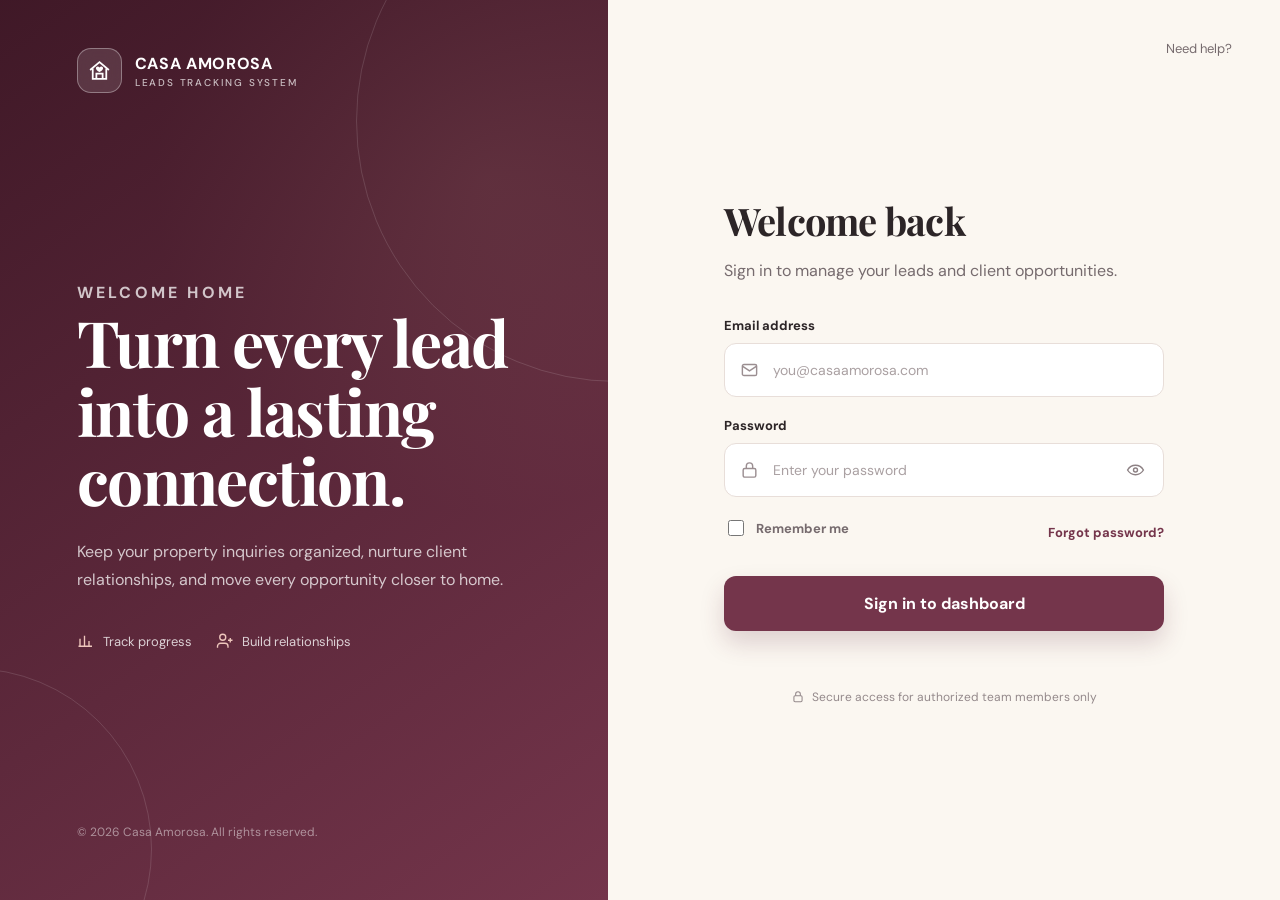
==== index.html @ 157f4213 "Login section" ====
<!DOCTYPE html>
<html lang="en">
<head>
    <meta charset="UTF-8">
    <meta name="viewport" content="width=device-width, initial-scale=1.0">
    <title>Login | Casa Amorosa</title>
</head>
<body>
    
</body>
</html>
<!DOCTYPE html>
<html lang="en">
<head>
  <meta charset="UTF-8">
  <meta name="viewport" content="width=device-width, initial-scale=1.0">
  <meta name="description" content="Casa Amorosa Leads Tracking System login portal">
  <title>Login | Casa Amorosa Leads</title>
  <style>
    @import url('https://fonts.googleapis.com/css2?family=DM+Sans:wght@400;500;600;700&family=Playfair+Display:wght@600;700&display=swap');

    :root {
      --wine: #74354b;
      --wine-dark: #562336;
      --blush: #f4dfd9;
      --cream: #fbf7f1;
      --ink: #2c2527;
      --muted: #766b6e;
      --line: #e8ded9;
      --white: #ffffff;
      --error: #b42318;
    }

    * { box-sizing: border-box; }

    body {
      margin: 0;
      min-height: 100vh;
      font-family: "DM Sans", sans-serif;
      color: var(--ink);
      background: var(--cream);
    }

    .page {
      min-height: 100vh;
      display: grid;
      grid-template-columns: minmax(320px, 0.95fr) minmax(480px, 1.05fr);
    }

    .brand-panel {
      position: relative;
      overflow: hidden;
      min-height: 100vh;
      padding: 48px clamp(40px, 6vw, 92px);
      display: flex;
      flex-direction: column;
      justify-content: space-between;
      color: var(--white);
      background:
        linear-gradient(145deg, rgba(59, 22, 36, .92), rgba(116, 53, 75, .82)),
        radial-gradient(circle at 80% 20%, #d39a91, transparent 38%),
        #74354b;
    }

    .brand-panel::before,
    .brand-panel::after {
      content: "";
      position: absolute;
      border: 1px solid rgba(255, 255, 255, .13);
      border-radius: 50%;
    }

    .brand-panel::before { width: 520px; height: 520px; right: -270px; top: -140px; }
    .brand-panel::after { width: 360px; height: 360px; left: -210px; bottom: -130px; }

    .logo, .hero, .panel-footer { position: relative; z-index: 1; }

    .logo {
      display: flex;
      align-items: center;
      gap: 13px;
      font-weight: 700;
      letter-spacing: .04em;
    }

    .logo-mark {
      width: 45px;
      height: 45px;
      display: grid;
      place-items: center;
      border: 1px solid rgba(255,255,255,.34);
      border-radius: 14px;
      background: rgba(255,255,255,.12);
      backdrop-filter: blur(8px);
    }

    .logo-mark svg { width: 25px; }
    .logo small { display: block; margin-top: 2px; font-size: 10px; font-weight: 500; opacity: .7; letter-spacing: .18em; }

    .hero { max-width: 530px; }
    .eyebrow { margin: 0 0 18px; font-size: 12px; font-weight: 700; letter-spacing: .2em; text-transform: uppercase; color: #efc7bd; }
    .hero h1 { margin: 0; font-family: "Playfair Display", serif; font-size: clamp(42px, 5vw, 68px); line-height: 1.08; letter-spacing: -.025em; }
    .hero p { max-width: 455px; margin: 24px 0 0; font-size: 16px; line-height: 1.75; color: rgba(255,255,255,.74); }

    .feature-row { display: flex; gap: 24px; margin-top: 38px; }
    .feature { display: flex; align-items: center; gap: 8px; font-size: 13px; color: rgba(255,255,255,.78); }
    .feature svg { width: 18px; color: #efc7bd; }
    .panel-footer { font-size: 12px; color: rgba(255,255,255,.48); }

    .login-panel {
      min-height: 100vh;
      padding: 48px clamp(32px, 7vw, 110px);
      display: flex;
      align-items: center;
      justify-content: center;
      position: relative;
    }

    .support-link { position: absolute; top: 40px; right: 48px; color: var(--muted); font-size: 13px; text-decoration: none; }
    .support-link:hover { color: var(--wine); }

    .login-box { width: 100%; max-width: 440px; }
    .mobile-logo { display: none; color: var(--wine); margin-bottom: 46px; }
    .login-box h2 { margin: 0; font-family: "Playfair Display", serif; font-size: 38px; letter-spacing: -.02em; }
    .subtitle { margin: 12px 0 34px; color: var(--muted); line-height: 1.6; }

    .field { margin-bottom: 20px; }
    label { display: block; margin-bottom: 9px; font-size: 13px; font-weight: 700; }
    .input-wrap { position: relative; }
    .input-icon { position: absolute; left: 16px; top: 50%; width: 19px; color: #9b8e91; transform: translateY(-50%); pointer-events: none; }

    input[type="email"], input[type="password"], input[type="text"] {
      width: 100%;
      height: 54px;
      padding: 0 48px;
      border: 1px solid var(--line);
      border-radius: 12px;
      outline: none;
      background: var(--white);
      color: var(--ink);
      font: inherit;
      font-size: 14px;
      transition: .2s ease;
    }

    input:focus { border-color: var(--wine); box-shadow: 0 0 0 4px rgba(116,53,75,.09); }
    input::placeholder { color: #aaa0a2; }
    .toggle-password { position: absolute; right: 14px; top: 50%; border: 0; padding: 5px; color: #8d8184; background: transparent; cursor: pointer; transform: translateY(-50%); }
    .toggle-password svg { display: block; width: 19px; }

    .form-options { margin: 2px 0 28px; display: flex; align-items: center; justify-content: space-between; gap: 16px; font-size: 13px; }
    .remember { display: flex; align-items: center; gap: 9px; color: var(--muted); cursor: pointer; }
    .remember input { width: 16px; height: 16px; accent-color: var(--wine); }
    .forgot { color: var(--wine); font-weight: 700; text-decoration: none; }
    .forgot:hover { text-decoration: underline; }

    .login-button {
      width: 100%;
      height: 55px;
      border: 0;
      border-radius: 12px;
      color: var(--white);
      background: var(--wine);
      font: inherit;
      font-weight: 700;
      cursor: pointer;
      box-shadow: 0 12px 24px rgba(86,35,54,.18);
      transition: transform .2s ease, background .2s ease;
    }

    .login-button:hover { background: var(--wine-dark); transform: translateY(-1px); }
    .login-button:active { transform: translateY(0); }
    .notice { min-height: 20px; margin: 16px 0 0; font-size: 13px; text-align: center; color: var(--error); }
    .secure-note { margin: 22px 0 0; display: flex; justify-content: center; align-items: center; gap: 7px; color: #94898b; font-size: 12px; }
    .secure-note svg { width: 14px; }

    @media (max-width: 850px) {
      .page { display: block; }
      .brand-panel { display: none; }
      .login-panel { padding: 40px 24px; }
      .mobile-logo { display: flex; }
      .support-link { top: 26px; right: 24px; }
    }

    @media (max-width: 430px) {
      .login-box h2 { font-size: 32px; }
      .support-link { display: none; }
      .form-options { align-items: flex-start; }
    }
  </style>
</head>
<body>
  <main class="page">
    <section class="brand-panel" aria-label="Casa Amorosa introduction">
      <div class="logo">
        <span class="logo-mark">
          <svg viewBox="0 0 24 24" fill="none" stroke="currentColor" stroke-width="1.7"><path d="M3 11.5 12 4l9 7.5"/><path d="M5.5 10v10h13V10M9 20v-5h6v5"/><path d="M12 9.2c-1.3-2-4.2-.8-3.3 1.4.6 1.5 3.3 3 3.3 3s2.7-1.5 3.3-3c.9-2.2-2-3.4-3.3-1.4Z" fill="currentColor" stroke="none"/></svg>
        </span>
        <span>CASA AMOROSA<small>LEADS TRACKING SYSTEM</small></span>
      </div>

      <div class="hero">
        <p class="eyebrow">Welcome home</p>
        <h1>Turn every lead into a lasting connection.</h1>
        <p>Keep your property inquiries organized, nurture client relationships, and move every opportunity closer to home.</p>
        <div class="feature-row">
          <span class="feature"><svg viewBox="0 0 24 24" fill="none" stroke="currentColor" stroke-width="1.8"><path d="M4 19V9m6 10V5m6 14v-7m4 7H2"/></svg>Track progress</span>
          <span class="feature"><svg viewBox="0 0 24 24" fill="none" stroke="currentColor" stroke-width="1.8"><path d="M16 21v-2a4 4 0 0 0-4-4H6a4 4 0 0 0-4 4v2M9 11a4 4 0 1 0 0-8 4 4 0 0 0 0 8Z"/><path d="M19 8v6m3-3h-6"/></svg>Build relationships</span>
        </div>
      </div>

      <p class="panel-footer">© 2026 Casa Amorosa. All rights reserved.</p>
    </section>

    <section class="login-panel">
      <a class="support-link" href="mailto:support@casaamorosa.com">Need help?</a>
      <div class="login-box">
        <div class="logo mobile-logo">
          <span class="logo-mark"><svg viewBox="0 0 24 24" fill="none" stroke="currentColor" stroke-width="1.7"><path d="M3 11.5 12 4l9 7.5"/><path d="M5.5 10v10h13V10M9 20v-5h6v5"/></svg></span>
          <span>CASA AMOROSA<small>LEADS TRACKING SYSTEM</small></span>
        </div>
        <h2>Welcome back</h2>
        <p class="subtitle">Sign in to manage your leads and client opportunities.</p>

        <form id="loginForm" novalidate>
          <div class="field">
            <label for="email">Email address</label>
            <div class="input-wrap">
              <svg class="input-icon" viewBox="0 0 24 24" fill="none" stroke="currentColor" stroke-width="1.8"><rect x="3" y="5" width="18" height="14" rx="2"/><path d="m3 7 9 6 9-6"/></svg>
              <input id="email" name="email" type="email" placeholder="you@casaamorosa.com" autocomplete="email" required>
            </div>
          </div>

          <div class="field">
            <label for="password">Password</label>
            <div class="input-wrap">
              <svg class="input-icon" viewBox="0 0 24 24" fill="none" stroke="currentColor" stroke-width="1.8"><rect x="4" y="10" width="16" height="11" rx="2"/><path d="M8 10V7a4 4 0 0 1 8 0v3"/></svg>
              <input id="password" name="password" type="password" placeholder="Enter your password" autocomplete="current-password" minlength="6" required>
              <button class="toggle-password" id="togglePassword" type="button" aria-label="Show password">
                <svg viewBox="0 0 24 24" fill="none" stroke="currentColor" stroke-width="1.8"><path d="M2 12s3.5-6 10-6 10 6 10 6-3.5 6-10 6S2 12 2 12Z"/><circle cx="12" cy="12" r="2.5"/></svg>
              </button>
            </div>
          </div>

          <div class="form-options">
            <label class="remember"><input type="checkbox" name="remember"> Remember me</label>
            <a class="forgot" href="#">Forgot password?</a>
          </div>

          <button class="login-button" type="submit">Sign in to dashboard</button>
          <p class="notice" id="notice" role="alert" aria-live="polite"></p>
        </form>

        <p class="secure-note"><svg viewBox="0 0 24 24" fill="none" stroke="currentColor" stroke-width="1.8"><rect x="5" y="10" width="14" height="10" rx="2"/><path d="M8 10V7a4 4 0 0 1 8 0v3"/></svg> Secure access for authorized team members only</p>
      </div>
    </section>
  </main>

  <script>
    const form = document.getElementById('loginForm');
    const password = document.getElementById('password');
    const toggle = document.getElementById('togglePassword');
    const notice = document.getElementById('notice');

    toggle.addEventListener('click', () => {
      const isHidden = password.type === 'password';
      password.type = isHidden ? 'text' : 'password';
      toggle.setAttribute('aria-label', isHidden ? 'Hide password' : 'Show password');
    });

    form.addEventListener('submit', (event) => {
      event.preventDefault();
      if (!form.checkValidity()) {
        notice.textContent = 'Please enter a valid email and password.';
        form.reportValidity();
        return;
      }
      notice.style.color = '#287a52';
      notice.textContent = 'Login form is ready to connect to your system.';
    });
  </script>
</body>
</html>
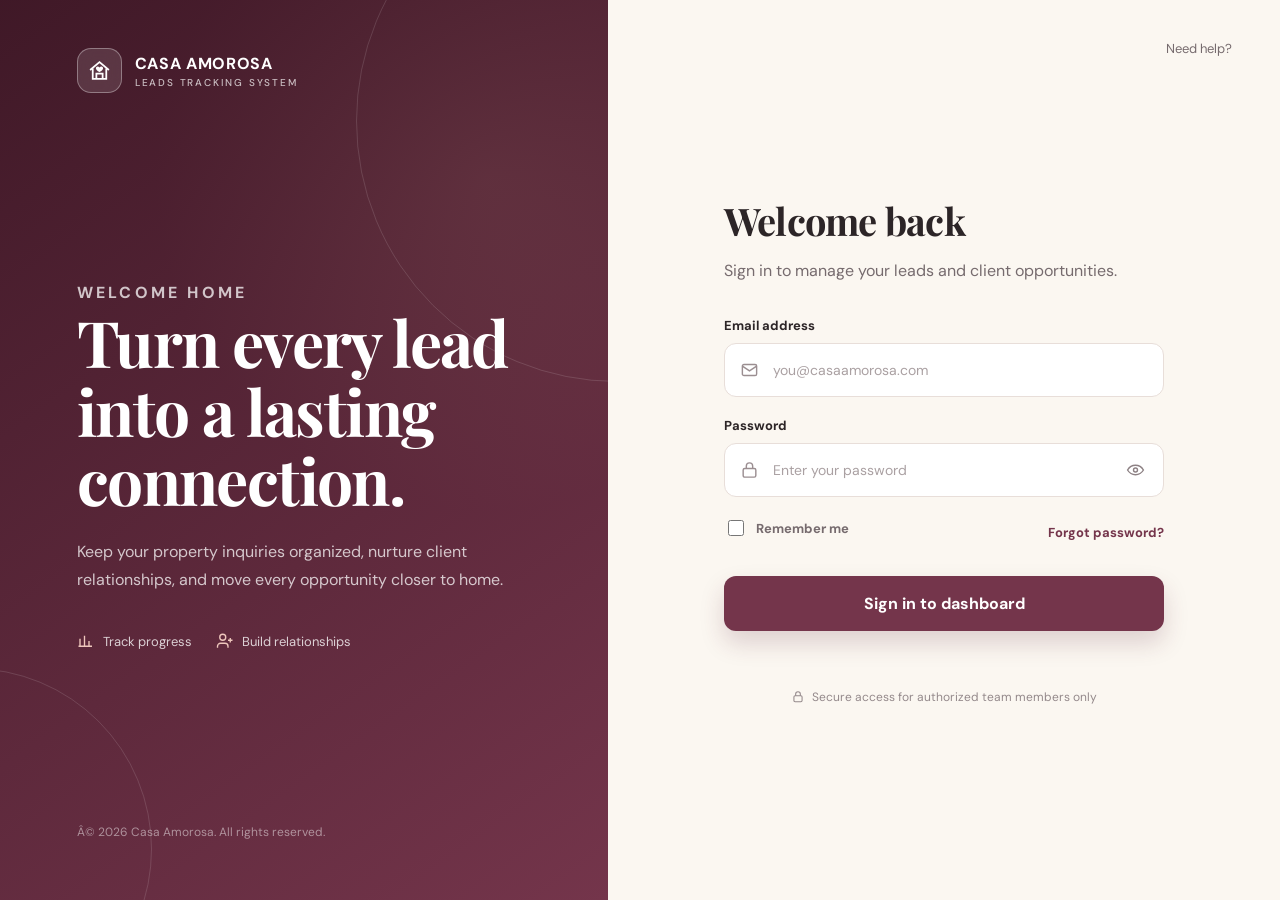
==== commit 087d6c32: "organizing the folder of the index, style, and js" ====
--- a/index.html
+++ b/index.html
@@ -16,178 +16,7 @@
   <meta name="viewport" content="width=device-width, initial-scale=1.0">
   <meta name="description" content="Casa Amorosa Leads Tracking System login portal">
   <title>Login | Casa Amorosa Leads</title>
-  <style>
-    @import url('https://fonts.googleapis.com/css2?family=DM+Sans:wght@400;500;600;700&family=Playfair+Display:wght@600;700&display=swap');
-
-    :root {
-      --wine: #74354b;
-      --wine-dark: #562336;
-      --blush: #f4dfd9;
-      --cream: #fbf7f1;
-      --ink: #2c2527;
-      --muted: #766b6e;
-      --line: #e8ded9;
-      --white: #ffffff;
-      --error: #b42318;
-    }
-
-    * { box-sizing: border-box; }
-
-    body {
-      margin: 0;
-      min-height: 100vh;
-      font-family: "DM Sans", sans-serif;
-      color: var(--ink);
-      background: var(--cream);
-    }
-
-    .page {
-      min-height: 100vh;
-      display: grid;
-      grid-template-columns: minmax(320px, 0.95fr) minmax(480px, 1.05fr);
-    }
-
-    .brand-panel {
-      position: relative;
-      overflow: hidden;
-      min-height: 100vh;
-      padding: 48px clamp(40px, 6vw, 92px);
-      display: flex;
-      flex-direction: column;
-      justify-content: space-between;
-      color: var(--white);
-      background:
-        linear-gradient(145deg, rgba(59, 22, 36, .92), rgba(116, 53, 75, .82)),
-        radial-gradient(circle at 80% 20%, #d39a91, transparent 38%),
-        #74354b;
-    }
-
-    .brand-panel::before,
-    .brand-panel::after {
-      content: "";
-      position: absolute;
-      border: 1px solid rgba(255, 255, 255, .13);
-      border-radius: 50%;
-    }
-
-    .brand-panel::before { width: 520px; height: 520px; right: -270px; top: -140px; }
-    .brand-panel::after { width: 360px; height: 360px; left: -210px; bottom: -130px; }
-
-    .logo, .hero, .panel-footer { position: relative; z-index: 1; }
-
-    .logo {
-      display: flex;
-      align-items: center;
-      gap: 13px;
-      font-weight: 700;
-      letter-spacing: .04em;
-    }
-
-    .logo-mark {
-      width: 45px;
-      height: 45px;
-      display: grid;
-      place-items: center;
-      border: 1px solid rgba(255,255,255,.34);
-      border-radius: 14px;
-      background: rgba(255,255,255,.12);
-      backdrop-filter: blur(8px);
-    }
-
-    .logo-mark svg { width: 25px; }
-    .logo small { display: block; margin-top: 2px; font-size: 10px; font-weight: 500; opacity: .7; letter-spacing: .18em; }
-
-    .hero { max-width: 530px; }
-    .eyebrow { margin: 0 0 18px; font-size: 12px; font-weight: 700; letter-spacing: .2em; text-transform: uppercase; color: #efc7bd; }
-    .hero h1 { margin: 0; font-family: "Playfair Display", serif; font-size: clamp(42px, 5vw, 68px); line-height: 1.08; letter-spacing: -.025em; }
-    .hero p { max-width: 455px; margin: 24px 0 0; font-size: 16px; line-height: 1.75; color: rgba(255,255,255,.74); }
-
-    .feature-row { display: flex; gap: 24px; margin-top: 38px; }
-    .feature { display: flex; align-items: center; gap: 8px; font-size: 13px; color: rgba(255,255,255,.78); }
-    .feature svg { width: 18px; color: #efc7bd; }
-    .panel-footer { font-size: 12px; color: rgba(255,255,255,.48); }
-
-    .login-panel {
-      min-height: 100vh;
-      padding: 48px clamp(32px, 7vw, 110px);
-      display: flex;
-      align-items: center;
-      justify-content: center;
-      position: relative;
-    }
-
-    .support-link { position: absolute; top: 40px; right: 48px; color: var(--muted); font-size: 13px; text-decoration: none; }
-    .support-link:hover { color: var(--wine); }
-
-    .login-box { width: 100%; max-width: 440px; }
-    .mobile-logo { display: none; color: var(--wine); margin-bottom: 46px; }
-    .login-box h2 { margin: 0; font-family: "Playfair Display", serif; font-size: 38px; letter-spacing: -.02em; }
-    .subtitle { margin: 12px 0 34px; color: var(--muted); line-height: 1.6; }
-
-    .field { margin-bottom: 20px; }
-    label { display: block; margin-bottom: 9px; font-size: 13px; font-weight: 700; }
-    .input-wrap { position: relative; }
-    .input-icon { position: absolute; left: 16px; top: 50%; width: 19px; color: #9b8e91; transform: translateY(-50%); pointer-events: none; }
-
-    input[type="email"], input[type="password"], input[type="text"] {
-      width: 100%;
-      height: 54px;
-      padding: 0 48px;
-      border: 1px solid var(--line);
-      border-radius: 12px;
-      outline: none;
-      background: var(--white);
-      color: var(--ink);
-      font: inherit;
-      font-size: 14px;
-      transition: .2s ease;
-    }
-
-    input:focus { border-color: var(--wine); box-shadow: 0 0 0 4px rgba(116,53,75,.09); }
-    input::placeholder { color: #aaa0a2; }
-    .toggle-password { position: absolute; right: 14px; top: 50%; border: 0; padding: 5px; color: #8d8184; background: transparent; cursor: pointer; transform: translateY(-50%); }
-    .toggle-password svg { display: block; width: 19px; }
-
-    .form-options { margin: 2px 0 28px; display: flex; align-items: center; justify-content: space-between; gap: 16px; font-size: 13px; }
-    .remember { display: flex; align-items: center; gap: 9px; color: var(--muted); cursor: pointer; }
-    .remember input { width: 16px; height: 16px; accent-color: var(--wine); }
-    .forgot { color: var(--wine); font-weight: 700; text-decoration: none; }
-    .forgot:hover { text-decoration: underline; }
-
-    .login-button {
-      width: 100%;
-      height: 55px;
-      border: 0;
-      border-radius: 12px;
-      color: var(--white);
-      background: var(--wine);
-      font: inherit;
-      font-weight: 700;
-      cursor: pointer;
-      box-shadow: 0 12px 24px rgba(86,35,54,.18);
-      transition: transform .2s ease, background .2s ease;
-    }
-
-    .login-button:hover { background: var(--wine-dark); transform: translateY(-1px); }
-    .login-button:active { transform: translateY(0); }
-    .notice { min-height: 20px; margin: 16px 0 0; font-size: 13px; text-align: center; color: var(--error); }
-    .secure-note { margin: 22px 0 0; display: flex; justify-content: center; align-items: center; gap: 7px; color: #94898b; font-size: 12px; }
-    .secure-note svg { width: 14px; }
-
-    @media (max-width: 850px) {
-      .page { display: block; }
-      .brand-panel { display: none; }
-      .login-panel { padding: 40px 24px; }
-      .mobile-logo { display: flex; }
-      .support-link { top: 26px; right: 24px; }
-    }
-
-    @media (max-width: 430px) {
-      .login-box h2 { font-size: 32px; }
-      .support-link { display: none; }
-      .form-options { align-items: flex-start; }
-    }
-  </style>
+  <link rel="stylesheet" href="css/style.css">
 </head>
 <body>
   <main class="page">
@@ -209,7 +38,7 @@
         </div>
       </div>
 
-      <p class="panel-footer">© 2026 Casa Amorosa. All rights reserved.</p>
+      <p class="panel-footer">Â© 2026 Casa Amorosa. All rights reserved.</p>
     </section>
 
     <section class="login-panel">
@@ -256,28 +85,8 @@
     </section>
   </main>
 
-  <script>
-    const form = document.getElementById('loginForm');
-    const password = document.getElementById('password');
-    const toggle = document.getElementById('togglePassword');
-    const notice = document.getElementById('notice');
-
-    toggle.addEventListener('click', () => {
-      const isHidden = password.type === 'password';
-      password.type = isHidden ? 'text' : 'password';
-      toggle.setAttribute('aria-label', isHidden ? 'Hide password' : 'Show password');
-    });
-
-    form.addEventListener('submit', (event) => {
-      event.preventDefault();
-      if (!form.checkValidity()) {
-        notice.textContent = 'Please enter a valid email and password.';
-        form.reportValidity();
-        return;
-      }
-      notice.style.color = '#287a52';
-      notice.textContent = 'Login form is ready to connect to your system.';
-    });
-  </script>
+  <script src="js/script.js"></script>
 </body>
 </html>
+
+
--- a/css/style.css
+++ b/css/style.css
@@ -0,0 +1,170 @@
+@import url('https://fonts.googleapis.com/css2?family=DM+Sans:wght@400;500;600;700&family=Playfair+Display:wght@600;700&display=swap');
+
+:root {
+  --wine: #74354b;
+  --wine-dark: #562336;
+  --blush: #f4dfd9;
+  --cream: #fbf7f1;
+  --ink: #2c2527;
+  --muted: #766b6e;
+  --line: #e8ded9;
+  --white: #ffffff;
+  --error: #b42318;
+}
+
+* { box-sizing: border-box; }
+
+body {
+  margin: 0;
+  min-height: 100vh;
+  font-family: "DM Sans", sans-serif;
+  color: var(--ink);
+  background: var(--cream);
+}
+
+.page {
+  min-height: 100vh;
+  display: grid;
+  grid-template-columns: minmax(320px, 0.95fr) minmax(480px, 1.05fr);
+}
+
+.brand-panel {
+  position: relative;
+  overflow: hidden;
+  min-height: 100vh;
+  padding: 48px clamp(40px, 6vw, 92px);
+  display: flex;
+  flex-direction: column;
+  justify-content: space-between;
+  color: var(--white);
+  background:
+    linear-gradient(145deg, rgba(59, 22, 36, .92), rgba(116, 53, 75, .82)),
+    radial-gradient(circle at 80% 20%, #d39a91, transparent 38%),
+    #74354b;
+}
+
+.brand-panel::before,
+.brand-panel::after {
+  content: "";
+  position: absolute;
+  border: 1px solid rgba(255, 255, 255, .13);
+  border-radius: 50%;
+}
+
+.brand-panel::before { width: 520px; height: 520px; right: -270px; top: -140px; }
+.brand-panel::after { width: 360px; height: 360px; left: -210px; bottom: -130px; }
+
+.logo, .hero, .panel-footer { position: relative; z-index: 1; }
+
+.logo {
+  display: flex;
+  align-items: center;
+  gap: 13px;
+  font-weight: 700;
+  letter-spacing: .04em;
+}
+
+.logo-mark {
+  width: 45px;
+  height: 45px;
+  display: grid;
+  place-items: center;
+  border: 1px solid rgba(255,255,255,.34);
+  border-radius: 14px;
+  background: rgba(255,255,255,.12);
+  backdrop-filter: blur(8px);
+}
+
+.logo-mark svg { width: 25px; }
+.logo small { display: block; margin-top: 2px; font-size: 10px; font-weight: 500; opacity: .7; letter-spacing: .18em; }
+
+.hero { max-width: 530px; }
+.eyebrow { margin: 0 0 18px; font-size: 12px; font-weight: 700; letter-spacing: .2em; text-transform: uppercase; color: #efc7bd; }
+.hero h1 { margin: 0; font-family: "Playfair Display", serif; font-size: clamp(42px, 5vw, 68px); line-height: 1.08; letter-spacing: -.025em; }
+.hero p { max-width: 455px; margin: 24px 0 0; font-size: 16px; line-height: 1.75; color: rgba(255,255,255,.74); }
+
+.feature-row { display: flex; gap: 24px; margin-top: 38px; }
+.feature { display: flex; align-items: center; gap: 8px; font-size: 13px; color: rgba(255,255,255,.78); }
+.feature svg { width: 18px; color: #efc7bd; }
+.panel-footer { font-size: 12px; color: rgba(255,255,255,.48); }
+
+.login-panel {
+  min-height: 100vh;
+  padding: 48px clamp(32px, 7vw, 110px);
+  display: flex;
+  align-items: center;
+  justify-content: center;
+  position: relative;
+}
+
+.support-link { position: absolute; top: 40px; right: 48px; color: var(--muted); font-size: 13px; text-decoration: none; }
+.support-link:hover { color: var(--wine); }
+
+.login-box { width: 100%; max-width: 440px; }
+.mobile-logo { display: none; color: var(--wine); margin-bottom: 46px; }
+.login-box h2 { margin: 0; font-family: "Playfair Display", serif; font-size: 38px; letter-spacing: -.02em; }
+.subtitle { margin: 12px 0 34px; color: var(--muted); line-height: 1.6; }
+
+.field { margin-bottom: 20px; }
+label { display: block; margin-bottom: 9px; font-size: 13px; font-weight: 700; }
+.input-wrap { position: relative; }
+.input-icon { position: absolute; left: 16px; top: 50%; width: 19px; color: #9b8e91; transform: translateY(-50%); pointer-events: none; }
+
+input[type="email"], input[type="password"], input[type="text"] {
+  width: 100%;
+  height: 54px;
+  padding: 0 48px;
+  border: 1px solid var(--line);
+  border-radius: 12px;
+  outline: none;
+  background: var(--white);
+  color: var(--ink);
+  font: inherit;
+  font-size: 14px;
+  transition: .2s ease;
+}
+
+input:focus { border-color: var(--wine); box-shadow: 0 0 0 4px rgba(116,53,75,.09); }
+input::placeholder { color: #aaa0a2; }
+.toggle-password { position: absolute; right: 14px; top: 50%; border: 0; padding: 5px; color: #8d8184; background: transparent; cursor: pointer; transform: translateY(-50%); }
+.toggle-password svg { display: block; width: 19px; }
+
+.form-options { margin: 2px 0 28px; display: flex; align-items: center; justify-content: space-between; gap: 16px; font-size: 13px; }
+.remember { display: flex; align-items: center; gap: 9px; color: var(--muted); cursor: pointer; }
+.remember input { width: 16px; height: 16px; accent-color: var(--wine); }
+.forgot { color: var(--wine); font-weight: 700; text-decoration: none; }
+.forgot:hover { text-decoration: underline; }
+
+.login-button {
+  width: 100%;
+  height: 55px;
+  border: 0;
+  border-radius: 12px;
+  color: var(--white);
+  background: var(--wine);
+  font: inherit;
+  font-weight: 700;
+  cursor: pointer;
+  box-shadow: 0 12px 24px rgba(86,35,54,.18);
+  transition: transform .2s ease, background .2s ease;
+}
+
+.login-button:hover { background: var(--wine-dark); transform: translateY(-1px); }
+.login-button:active { transform: translateY(0); }
+.notice { min-height: 20px; margin: 16px 0 0; font-size: 13px; text-align: center; color: var(--error); }
+.secure-note { margin: 22px 0 0; display: flex; justify-content: center; align-items: center; gap: 7px; color: #94898b; font-size: 12px; }
+.secure-note svg { width: 14px; }
+
+@media (max-width: 850px) {
+  .page { display: block; }
+  .brand-panel { display: none; }
+  .login-panel { padding: 40px 24px; }
+  .mobile-logo { display: flex; }
+  .support-link { top: 26px; right: 24px; }
+}
+
+@media (max-width: 430px) {
+  .login-box h2 { font-size: 32px; }
+  .support-link { display: none; }
+  .form-options { align-items: flex-start; }
+}
